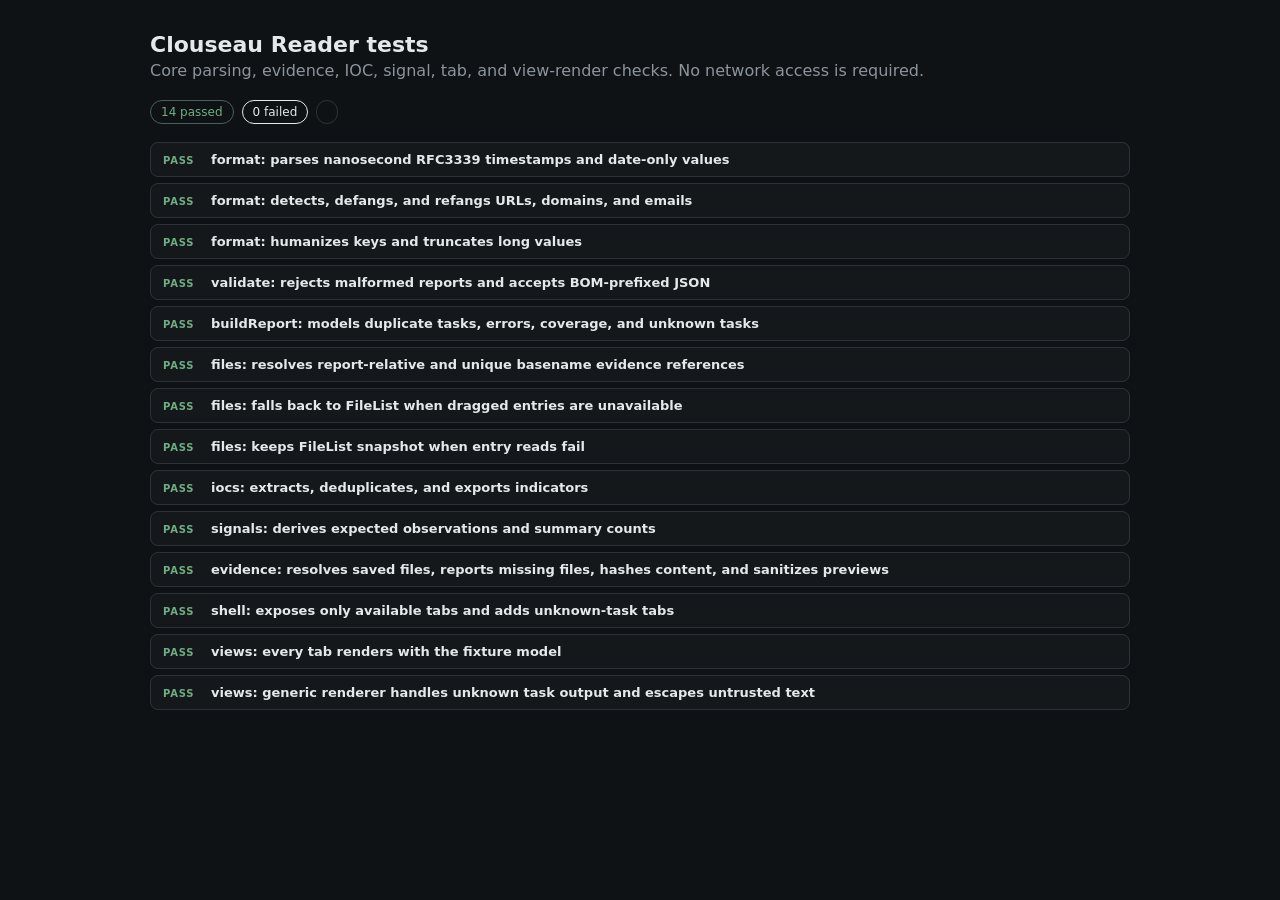
==== tests/tests.html @ bf6d67b5 "init commit" ====
<!DOCTYPE html>
<html lang="en" data-theme="dark">
<head>
  <meta charset="utf-8">
  <meta name="viewport" content="width=device-width, initial-scale=1">
  <title>Clouseau Reader tests</title>
  <link rel="stylesheet" href="../assets/css/tokens.css">
  <style>
    body { margin: 0; padding: 32px 20px 80px; background: var(--bg); color: var(--text); font-family: var(--font-sans); }
    main { max-width: 980px; margin: 0 auto; }
    h1 { font-size: 22px; margin: 0 0 4px; }
    p.lede { color: var(--muted); margin: 0 0 20px; }
    #summary { display: flex; gap: 8px; flex-wrap: wrap; margin-bottom: 18px; }
    .pill { padding: 4px 10px; border: 1px solid var(--border); border-radius: 999px; font-size: 12px; }
    .pill.pass { color: var(--ok); border-color: color-mix(in srgb, var(--ok) 40%, var(--border)); }
    .pill.fail { color: var(--critical); border-color: color-mix(in srgb, var(--critical) 40%, var(--border)); }
    ol { padding: 0; margin: 0; list-style: none; display: flex; flex-direction: column; gap: 6px; }
    li { padding: 9px 12px; border: 1px solid var(--border); border-radius: 8px; background: var(--surface); font-size: 13px; }
    li.pass strong::before { content: "PASS"; display: inline-block; width: 48px; color: var(--ok); font-size: 10px; letter-spacing: 0.08em; }
    li.fail strong::before { content: "FAIL"; display: inline-block; width: 48px; color: var(--critical); font-size: 10px; letter-spacing: 0.08em; }
    li span.msg { display: block; margin: 4px 0 0 56px; color: var(--critical); font-family: var(--font-mono); font-size: 11.5px; white-space: pre-wrap; }
    li span.note { display: block; margin: 4px 0 0 56px; color: var(--muted); font-size: 11.5px; }
    #errors { margin-top: 18px; }
    pre { padding: 12px; background: var(--surface-2); border: 1px solid var(--border); border-radius: 8px; overflow: auto; font-size: 11px; }
  </style>
</head>
<body>
  <main>
    <h1>Clouseau Reader tests</h1>
    <p class="lede">Core parsing, evidence, IOC, signal, tab, and view-render checks. No network access is required.</p>
    <div id="summary">Running...</div>
    <ol id="results"></ol>
    <div id="errors"></div>
  </main>

  <script src="../assets/js/core/dom.js"></script>
  <script src="../assets/js/core/format.js"></script>
  <script src="../assets/js/core/state.js"></script>
  <script src="../assets/js/core/router.js"></script>
  <script src="../assets/js/core/validate.js"></script>
  <script src="../assets/js/core/files.js"></script>
  <script src="../assets/js/core/signals.js"></script>
  <script src="../assets/js/core/iocs.js"></script>
  <script src="../assets/js/core/integrations.js"></script>
  <script src="../assets/js/core/evidence.js"></script>
  <script src="../assets/js/views/common.js"></script>
  <script src="../assets/js/views/shell.js"></script>
  <script src="../assets/js/views/overview.js"></script>
  <script src="../assets/js/views/website.js"></script>
  <script src="../assets/js/views/network.js"></script>
  <script src="../assets/js/views/domain.js"></script>
  <script src="../assets/js/views/threats.js"></script>
  <script src="../assets/js/views/evidence.js"></script>
  <script src="../assets/js/views/iocs.js"></script>
  <script src="../assets/js/views/raw.js"></script>
  <script src="../assets/js/views/generic.js"></script>
  <script src="tests.js"></script>
</body>
</html>
---- assets/css/tokens.css ----
:root {
  color-scheme: dark;
  --bg: #0f1214;
  --bg-glow: #0f1214;
  --surface: #14181b;
  --surface-2: #1a1f23;
  --surface-3: #22282d;
  --border: #2b333a;
  --border-soft: #20262b;
  --text: #e4e8eb;
  --text-dim: #b9c1c8;
  --muted: #8b959e;
  --faint: #66717a;
  --accent: #3f9fd4;
  --accent-ink: #061019;
  --accent-2: #4ea697;
  --danger: #d9686f;
  --danger-soft: rgba(217, 104, 111, 0.12);
  --warning: #d3a33f;
  --warning-soft: rgba(211, 163, 63, 0.12);
  --ok: #6fae82;
  --ok-soft: rgba(111, 174, 130, 0.12);
  --info: #6fa4c6;
  --info-soft: rgba(111, 164, 198, 0.12);
  --violet: #a892c9;
  --violet-soft: rgba(168, 146, 201, 0.12);
  --shadow-sm: none;
  --shadow-md: 0 16px 40px rgba(0, 0, 0, 0.4);
  --shadow-lg: 0 28px 70px rgba(0, 0, 0, 0.5);
  --radius-sm: 2px;
  --radius: 3px;
  --radius-lg: 4px;
  --sidebar-width: 236px;
  --content-max: none;
  --font-sans: "Segoe UI Variable Text", "Segoe UI", "Aptos", system-ui, -apple-system, sans-serif;
  --font-serif: var(--font-sans);
  --font-mono: "Cascadia Mono", "SFMono-Regular", "SF Mono", Consolas, "Liberation Mono", Menlo, monospace;
  --select-bg: #171b1e;
}

[data-theme="light"] {
  color-scheme: light;
  --bg: #f3f4f5;
  --bg-glow: #f3f4f5;
  --surface: #ffffff;
  --surface-2: #f7f8f9;
  --surface-3: #eef0f2;
  --border: #ced4da;
  --border-soft: #e2e6e9;
  --text: #161a1e;
  --text-dim: #3f474f;
  --muted: #626d77;
  --faint: #8a949d;
  --accent: #1f6f9b;
  --accent-ink: #ffffff;
  --accent-2: #267468;
  --danger: #a53036;
  --danger-soft: rgba(165, 48, 54, 0.08);
  --warning: #7e5a08;
  --warning-soft: rgba(126, 90, 8, 0.08);
  --ok: #2f6a42;
  --ok-soft: rgba(47, 106, 66, 0.08);
  --info: #2d6384;
  --info-soft: rgba(45, 99, 132, 0.08);
  --violet: #6e5593;
  --violet-soft: rgba(110, 85, 147, 0.08);
  --shadow-sm: none;
  --shadow-md: 0 16px 36px rgba(20, 28, 36, 0.12);
  --shadow-lg: 0 28px 64px rgba(20, 28, 36, 0.18);
  --select-bg: #ffffff;
}
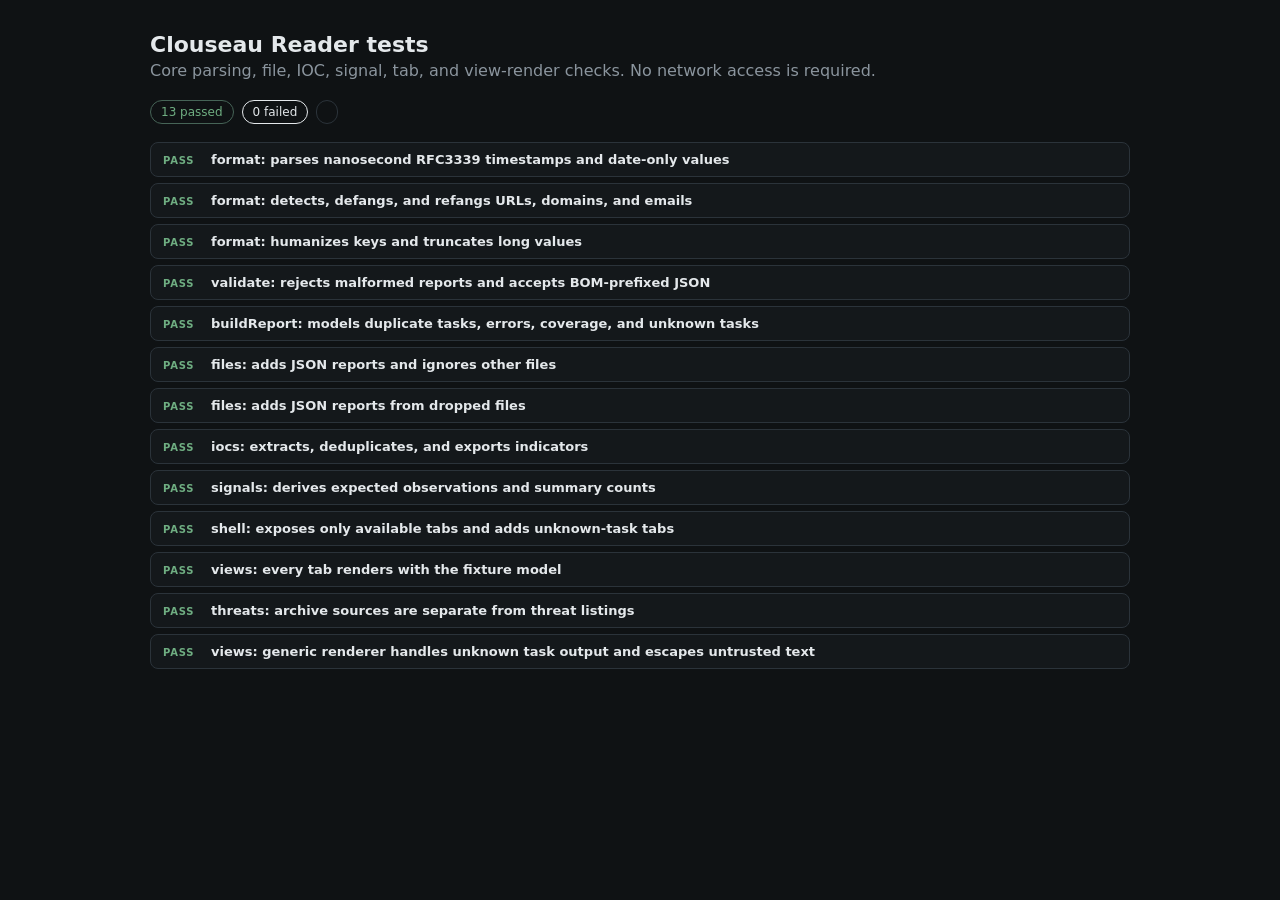
==== commit cde3841d: "removed evidence bloat" ====
--- a/tests/tests.html
+++ b/tests/tests.html
@@ -27,7 +27,7 @@
 <body>
   <main>
     <h1>Clouseau Reader tests</h1>
-    <p class="lede">Core parsing, evidence, IOC, signal, tab, and view-render checks. No network access is required.</p>
+    <p class="lede">Core parsing, file, IOC, signal, tab, and view-render checks. No network access is required.</p>
     <div id="summary">Running...</div>
     <ol id="results"></ol>
     <div id="errors"></div>
@@ -42,7 +42,6 @@
   <script src="../assets/js/core/signals.js"></script>
   <script src="../assets/js/core/iocs.js"></script>
   <script src="../assets/js/core/integrations.js"></script>
-  <script src="../assets/js/core/evidence.js"></script>
   <script src="../assets/js/views/common.js"></script>
   <script src="../assets/js/views/shell.js"></script>
   <script src="../assets/js/views/overview.js"></script>
@@ -50,7 +49,6 @@
   <script src="../assets/js/views/network.js"></script>
   <script src="../assets/js/views/domain.js"></script>
   <script src="../assets/js/views/threats.js"></script>
-  <script src="../assets/js/views/evidence.js"></script>
   <script src="../assets/js/views/iocs.js"></script>
   <script src="../assets/js/views/raw.js"></script>
   <script src="../assets/js/views/generic.js"></script>
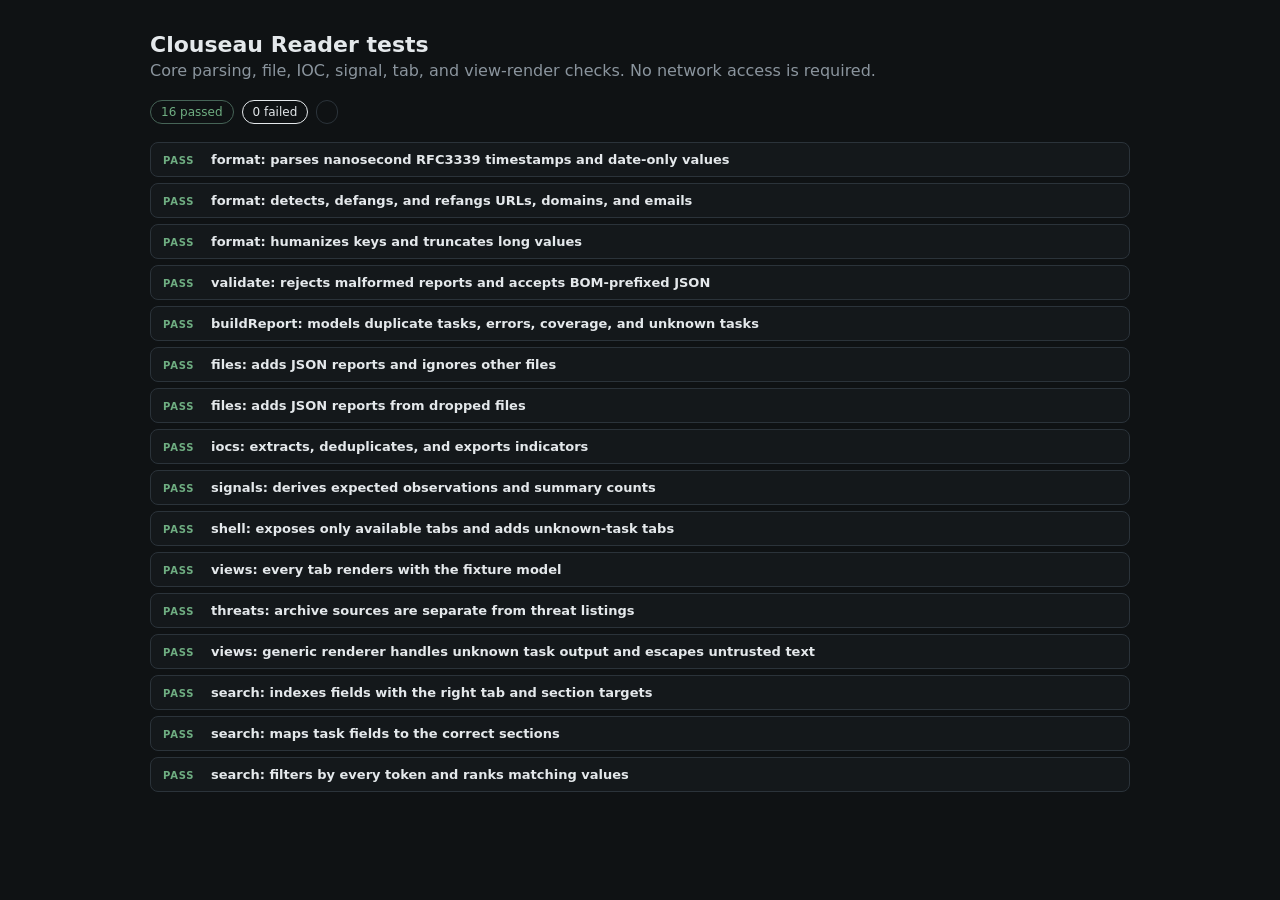
==== commit 3c263811: "added search func (ctrl+k)" ====
--- a/tests/tests.html
+++ b/tests/tests.html
@@ -43,6 +43,7 @@
   <script src="../assets/js/core/iocs.js"></script>
   <script src="../assets/js/core/integrations.js"></script>
   <script src="../assets/js/views/common.js"></script>
+  <script src="../assets/js/core/search.js"></script>
   <script src="../assets/js/views/shell.js"></script>
   <script src="../assets/js/views/overview.js"></script>
   <script src="../assets/js/views/website.js"></script>
--- a/assets/css/tokens.css
+++ b/assets/css/tokens.css
@@ -11,8 +11,8 @@
   --text-dim: #b9c1c8;
   --muted: #8b959e;
   --faint: #66717a;
-  --accent: #3f9fd4;
-  --accent-ink: #061019;
+  --accent: #456882;
+  --accent-ink: #ffffff;
   --accent-2: #4ea697;
   --danger: #d9686f;
   --danger-soft: rgba(217, 104, 111, 0.12);
@@ -51,7 +51,7 @@
   --text-dim: #3f474f;
   --muted: #626d77;
   --faint: #8a949d;
-  --accent: #1f6f9b;
+  --accent: #456882;
   --accent-ink: #ffffff;
   --accent-2: #267468;
   --danger: #a53036;
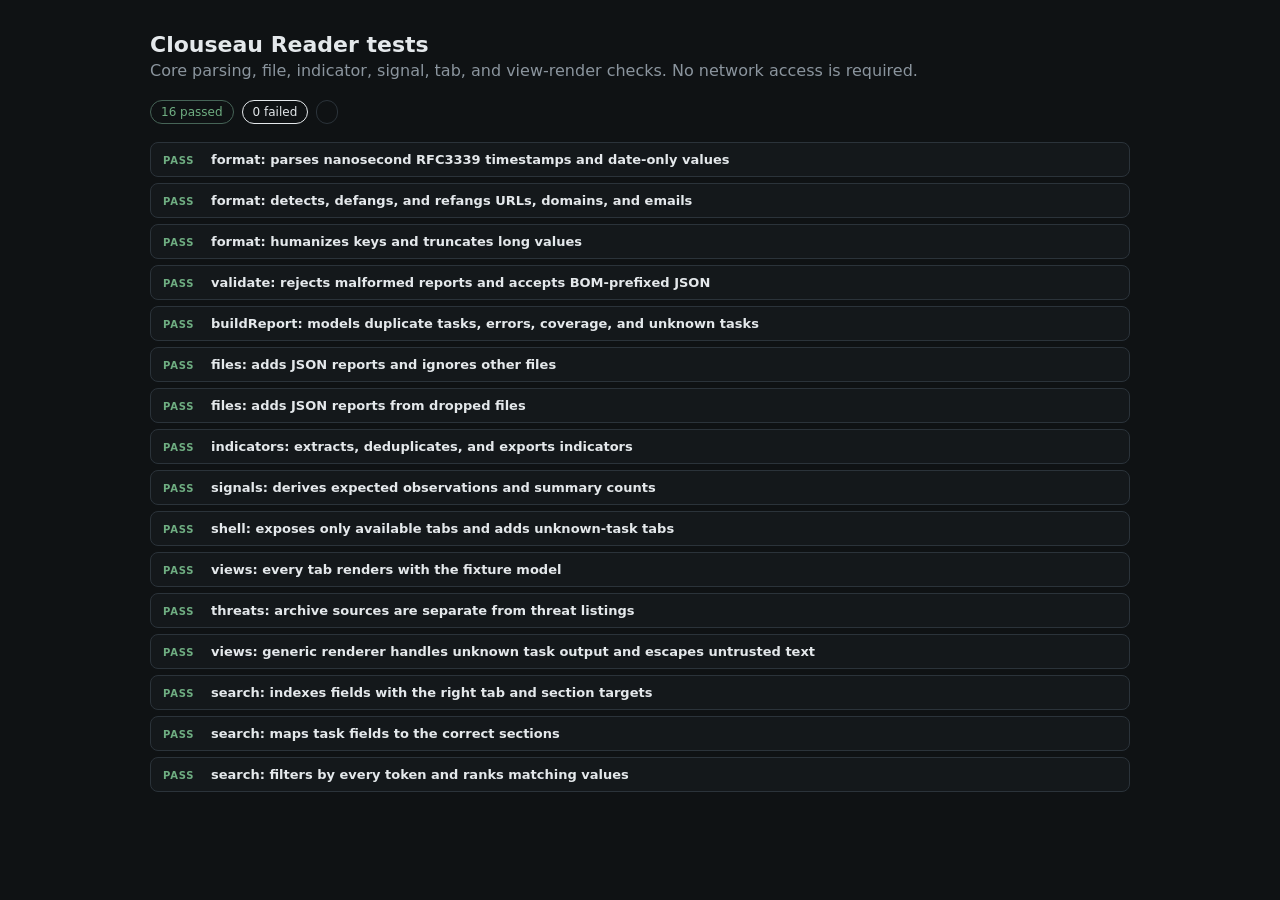
==== commit 1c56c21e: "rename iocs to better match use case" ====
--- a/tests/tests.html
+++ b/tests/tests.html
@@ -27,7 +27,7 @@
 <body>
   <main>
     <h1>Clouseau Reader tests</h1>
-    <p class="lede">Core parsing, file, IOC, signal, tab, and view-render checks. No network access is required.</p>
+    <p class="lede">Core parsing, file, indicator, signal, tab, and view-render checks. No network access is required.</p>
     <div id="summary">Running...</div>
     <ol id="results"></ol>
     <div id="errors"></div>
